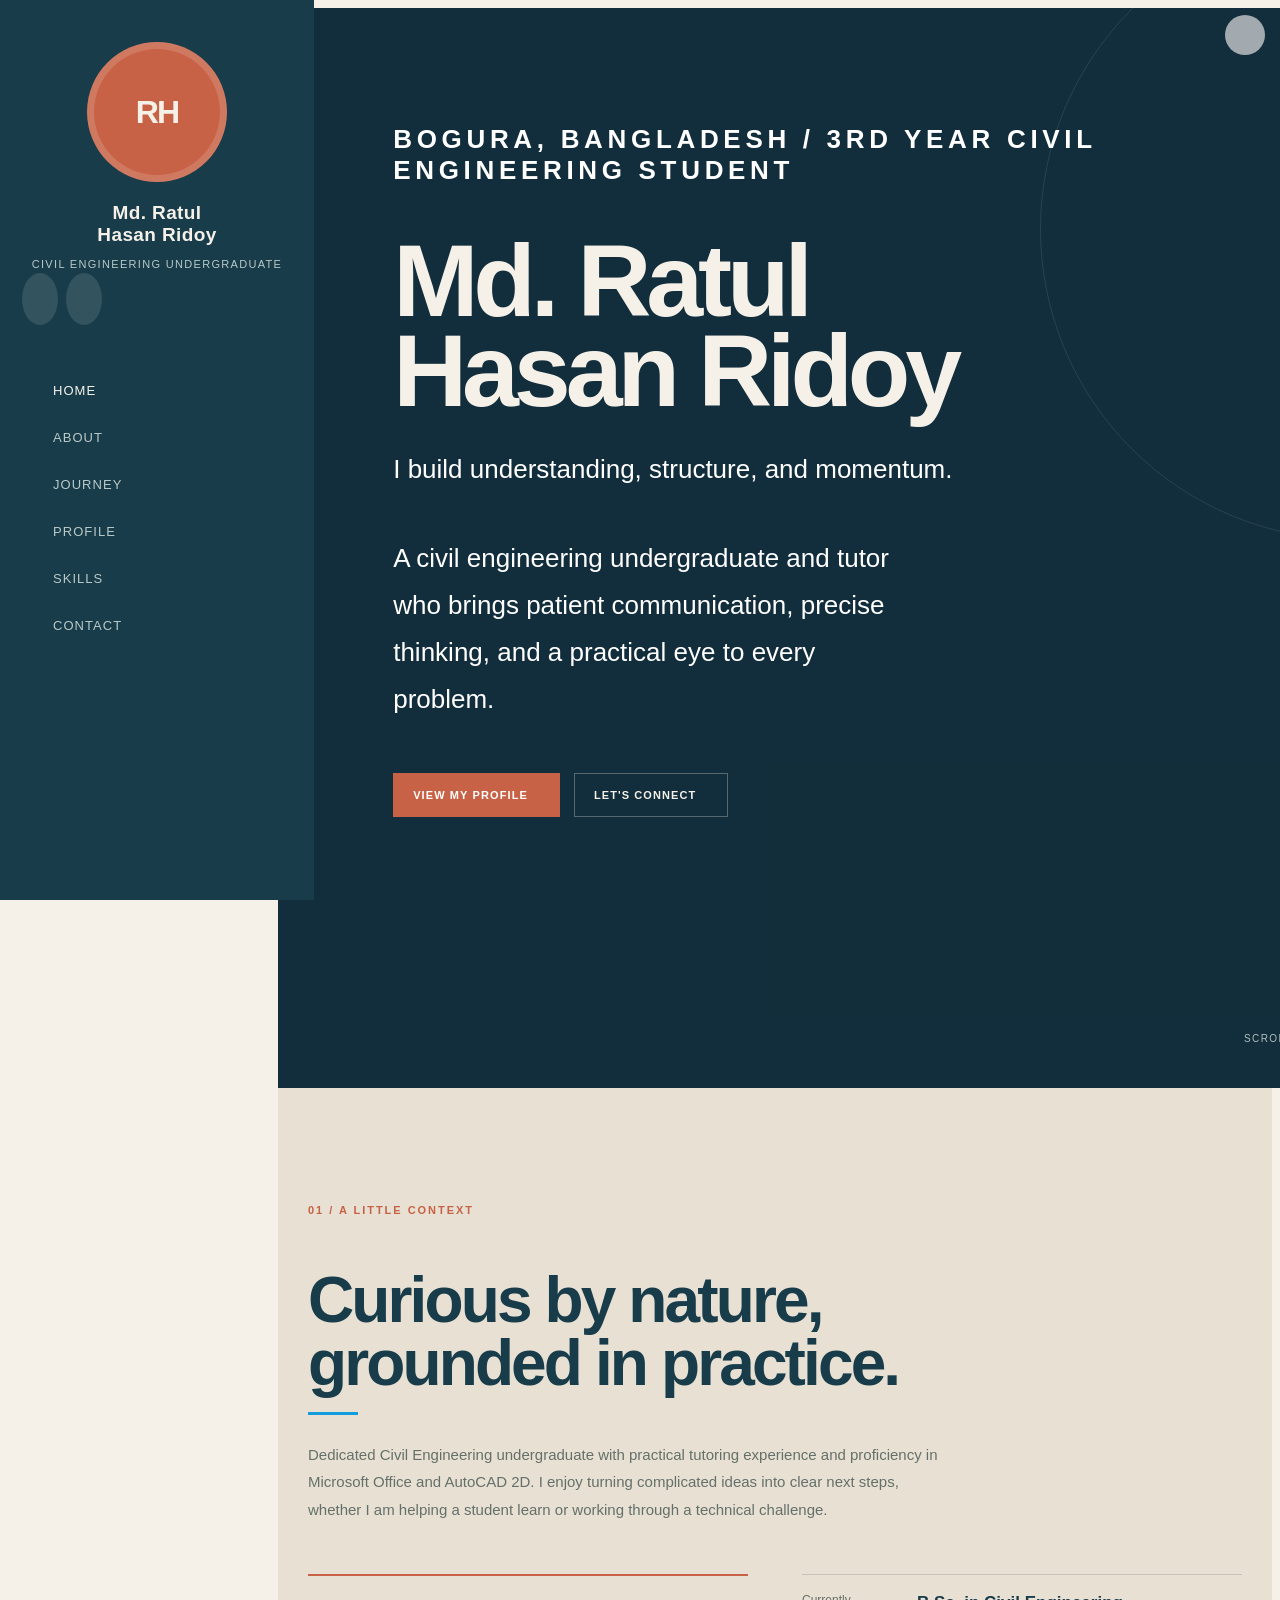
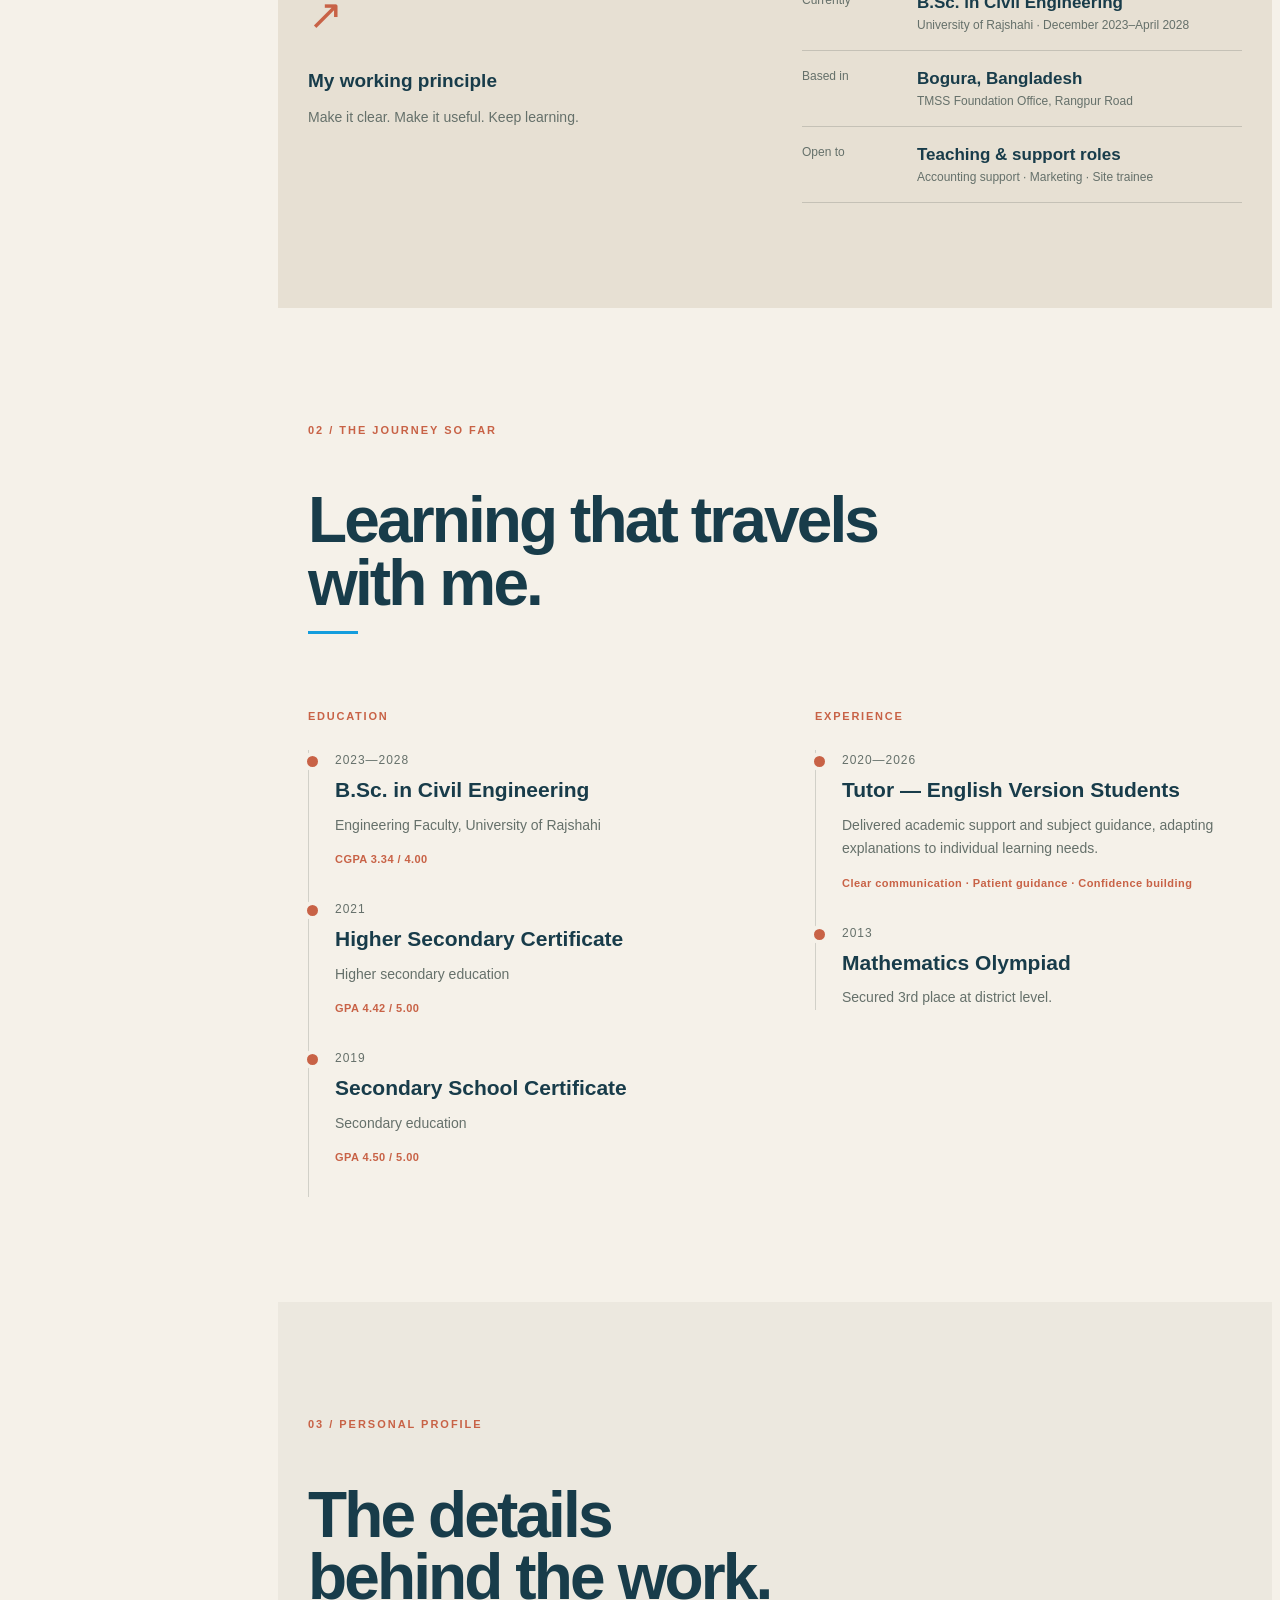
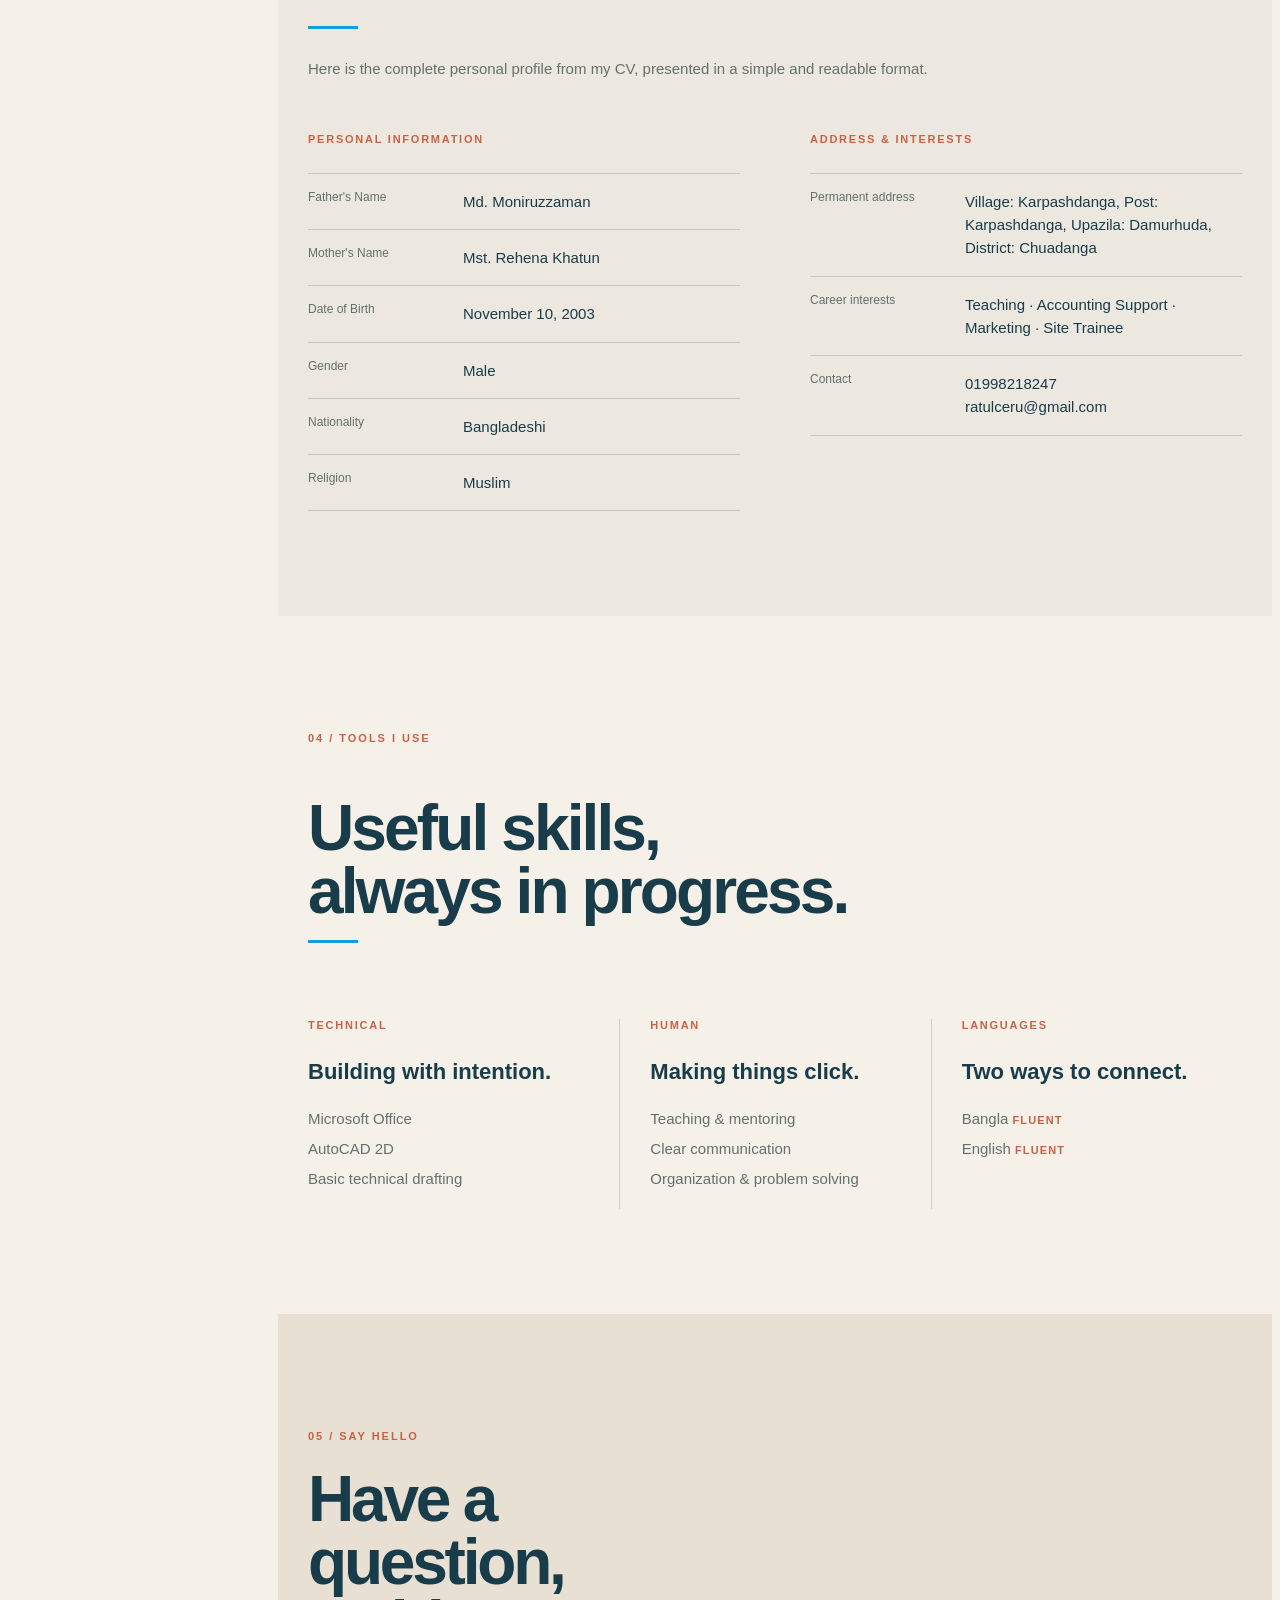
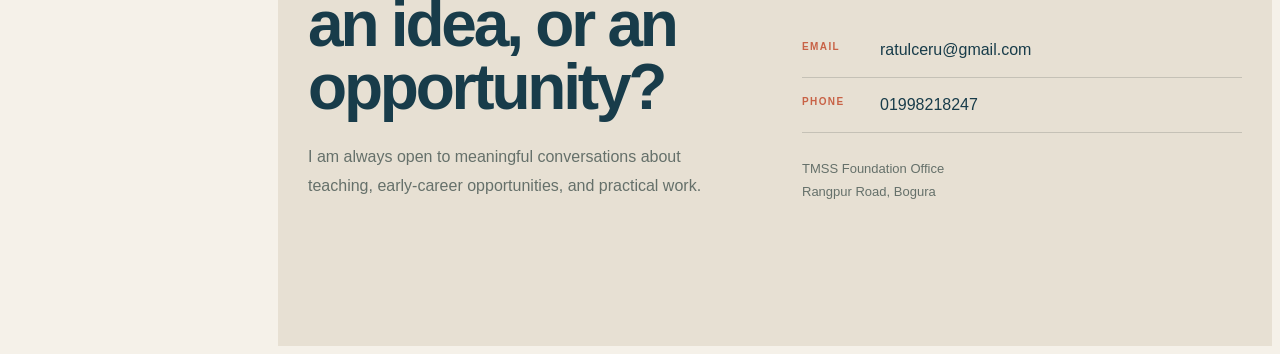
==== index.html @ 38eace8d "Create Ratul Hasan Ridoy CV portfolio" ====
<!DOCTYPE html>
<html lang="en">
<head>
  <meta charset="utf-8">
  <meta name="viewport" content="width=device-width, initial-scale=1.0">
  <title>Md. Ratul Hasan Ridoy | Civil Engineering Undergraduate</title>
  <meta name="description" content="Portfolio of Md. Ratul Hasan Ridoy, civil engineering undergraduate and tutor from Bogura, Bangladesh.">
  <link href="assets/vendor/aos/aos.css" rel="stylesheet">
  <link href="assets/vendor/bootstrap/css/bootstrap.min.css" rel="stylesheet">
  <link href="assets/vendor/bootstrap-icons/bootstrap-icons.css" rel="stylesheet">
  <link href="assets/vendor/boxicons/css/boxicons.min.css" rel="stylesheet">
  <link href="assets/css/style.css" rel="stylesheet">
</head>
<body>
  <i class="bi bi-list mobile-nav-toggle d-xl-none"></i>

  <header id="header">
    <div class="d-flex flex-column">
      <div class="profile profile-text-only">
        <p class="profile-initials">RH</p>
        <h1><a href="index.html">Md. Ratul<br>Hasan Ridoy</a></h1>
        <p class="sidebar-role">Civil Engineering Undergraduate</p>
        <div class="social-links mt-3 text-center">
          <a href="mailto:ratulceru@gmail.com" aria-label="Email"><i class="bx bx-envelope"></i></a>
          <a href="tel:+8801998218247" aria-label="Phone"><i class="bx bx-phone"></i></a>
        </div>
      </div>
      <nav id="navbar" class="nav-menu navbar">
        <ul>
          <li><a href="#hero" class="nav-link scrollto active"><i class="bx bx-home"></i><span>Home</span></a></li>
          <li><a href="#about" class="nav-link scrollto"><i class="bx bx-user"></i><span>About</span></a></li>
          <li><a href="#resume" class="nav-link scrollto"><i class="bx bx-file-blank"></i><span>Journey</span></a></li>
          <li><a href="#profile-details" class="nav-link scrollto"><i class="bx bx-id-card"></i><span>Profile</span></a></li>
          <li><a href="#skills" class="nav-link scrollto"><i class="bx bx-wrench"></i><span>Skills</span></a></li>
          <li><a href="#contact" class="nav-link scrollto"><i class="bx bx-envelope"></i><span>Contact</span></a></li>
        </ul>
      </nav>
    </div>
  </header>

  <main id="main">
    <section id="hero" class="d-flex flex-column justify-content-center align-items-center">
      <div class="hero-container" data-aos="fade-up">
        <p class="hero-kicker">Bogura, Bangladesh / 3rd year civil engineering student</p>
        <h1>Md. Ratul<br>Hasan Ridoy</h1>
        <p class="hero-lede">I build understanding, structure, and momentum.</p>
        <p class="hero-copy">A civil engineering undergraduate and tutor who brings patient communication, precise thinking, and a practical eye to every problem.</p>
        <div class="hero-actions">
          <a class="button button-primary scrollto" href="#profile-details">View my profile <i class="bx bx-right-arrow-alt"></i></a>
          <a class="button button-quiet" href="mailto:ratulceru@gmail.com">Let's connect <i class="bx bx-envelope"></i></a>
        </div>
      </div>
      <a class="hero-scroll scrollto" href="#about" aria-label="Scroll to about"><span>Scroll to discover</span><i class="bx bx-down-arrow-alt"></i></a>
    </section>

    <section id="about" class="about section-accent">
      <div class="container">
        <div class="section-title" data-aos="fade-up">
          <p class="eyebrow">01 / A little context</p>
          <h2>Curious by nature,<br>grounded in practice.</h2>
          <p>Dedicated Civil Engineering undergraduate with practical tutoring experience and proficiency in Microsoft Office and AutoCAD 2D. I enjoy turning complicated ideas into clear next steps, whether I am helping a student learn or working through a technical challenge.</p>
        </div>
        <div class="about-grid" data-aos="fade-up" data-aos-delay="100">
          <div class="about-note"><span class="note-mark">↗</span><strong>My working principle</strong><p>Make it clear. Make it useful. Keep learning.</p></div>
          <div class="fact-list">
            <div><span>Currently</span><strong>B.Sc. in Civil Engineering</strong><small>University of Rajshahi · December 2023–April 2028</small></div>
            <div><span>Based in</span><strong>Bogura, Bangladesh</strong><small>TMSS Foundation Office, Rangpur Road</small></div>
            <div><span>Open to</span><strong>Teaching &amp; support roles</strong><small>Accounting support · Marketing · Site trainee</small></div>
          </div>
        </div>
      </div>
    </section>

    <section id="resume" class="resume">
      <div class="container">
        <div class="section-title" data-aos="fade-up"><p class="eyebrow">02 / The journey so far</p><h2>Learning that travels<br>with me.</h2></div>
        <div class="timeline-grid">
          <div class="timeline-column" data-aos="fade-up">
            <span class="timeline-label">Education</span>
            <div class="timeline-item"><span class="timeline-date">2023—2028</span><h3>B.Sc. in Civil Engineering</h3><p>Engineering Faculty, University of Rajshahi</p><strong>CGPA 3.34 / 4.00</strong></div>
            <div class="timeline-item"><span class="timeline-date">2021</span><h3>Higher Secondary Certificate</h3><p>Higher secondary education</p><strong>GPA 4.42 / 5.00</strong></div>
            <div class="timeline-item"><span class="timeline-date">2019</span><h3>Secondary School Certificate</h3><p>Secondary education</p><strong>GPA 4.50 / 5.00</strong></div>
          </div>
          <div class="timeline-column" data-aos="fade-up" data-aos-delay="100">
            <span class="timeline-label">Experience</span>
            <div class="timeline-item"><span class="timeline-date">2020—2026</span><h3>Tutor — English Version Students</h3><p>Delivered academic support and subject guidance, adapting explanations to individual learning needs.</p><strong>Clear communication · Patient guidance · Confidence building</strong></div>
            <div class="timeline-item award-item"><span class="timeline-date">2013</span><h3>Mathematics Olympiad</h3><p>Secured 3rd place at district level.</p></div>
          </div>
        </div>
      </div>
    </section>

    <section id="profile-details" class="portfolio section-bg">
      <div class="container">
        <div class="section-title" data-aos="fade-up"><p class="eyebrow">03 / Personal profile</p><h2>The details<br>behind the work.</h2><p>Here is the complete personal profile from my CV, presented in a simple and readable format.</p></div>
        <div class="profile-detail-grid" data-aos="fade-up" data-aos-delay="100">
          <div class="profile-detail-block"><span class="timeline-label">Personal information</span><dl><div><dt>Father's Name</dt><dd>Md. Moniruzzaman</dd></div><div><dt>Mother's Name</dt><dd>Mst. Rehena Khatun</dd></div><div><dt>Date of Birth</dt><dd>November 10, 2003</dd></div><div><dt>Gender</dt><dd>Male</dd></div><div><dt>Nationality</dt><dd>Bangladeshi</dd></div><div><dt>Religion</dt><dd>Muslim</dd></div></dl></div>
          <div class="profile-detail-block"><span class="timeline-label">Address &amp; interests</span><dl><div><dt>Permanent address</dt><dd>Village: Karpashdanga, Post: Karpashdanga, Upazila: Damurhuda, District: Chuadanga</dd></div><div><dt>Career interests</dt><dd>Teaching · Accounting Support · Marketing · Site Trainee</dd></div><div><dt>Contact</dt><dd>01998218247<br>ratulceru@gmail.com</dd></div></dl></div>
        </div>
      </div>
    </section>

    <section id="skills" class="skills">
      <div class="container">
        <div class="section-title" data-aos="fade-up"><p class="eyebrow">04 / Tools I use</p><h2>Useful skills,<br>always in progress.</h2></div>
        <div class="skills-grid" data-aos="fade-up" data-aos-delay="100">
          <div class="skill-group"><span>Technical</span><h3>Building with intention.</h3><p>Microsoft Office<br>AutoCAD 2D<br>Basic technical drafting</p></div>
          <div class="skill-group"><span>Human</span><h3>Making things click.</h3><p>Teaching &amp; mentoring<br>Clear communication<br>Organization &amp; problem solving</p></div>
          <div class="skill-group"><span>Languages</span><h3>Two ways to connect.</h3><p>Bangla <b>Fluent</b><br>English <b>Fluent</b></p></div>
        </div>
      </div>
    </section>

    <section id="contact" class="contact section-accent">
      <div class="container">
        <div class="contact-grid" data-aos="fade-up">
          <div><p class="eyebrow">05 / Say hello</p><h2>Have a question,<br>an idea, or an opportunity?</h2><p>I am always open to meaningful conversations about teaching, early-career opportunities, and practical work.</p></div>
          <div class="contact-links"><a href="mailto:ratulceru@gmail.com"><span>Email</span>ratulceru@gmail.com<i class="bx bx-up-arrow-alt"></i></a><a href="tel:+8801998218247"><span>Phone</span>01998218247<i class="bx bx-up-arrow-alt"></i></a><p>TMSS Foundation Office<br>Rangpur Road, Bogura</p></div>
        </div>
      </div>
    </section>
  </main>

  <a href="#" class="back-to-top d-flex align-items-center justify-content-center"><i class="bi bi-arrow-up-short"></i></a>
  <script src="assets/vendor/aos/aos.js"></script>
  <script src="assets/vendor/bootstrap/js/bootstrap.bundle.min.js"></script>
  <script src="assets/vendor/glightbox/js/glightbox.min.js"></script>
  <script src="assets/vendor/isotope-layout/isotope.pkgd.min.js"></script>
  <script src="assets/vendor/swiper/swiper-bundle.min.js"></script>
  <script src="assets/vendor/typed.js/typed.umd.js"></script>
  <script src="assets/vendor/waypoints/noframework.waypoints.js"></script>
  <script src="assets/vendor/purecounter/purecounter_vanilla.js"></script>
  <script src="assets/js/main.js"></script>
</body>
</html>
---- assets/css/style.css ----
/*--------------------------------------------------------------
# General
--------------------------------------------------------------*/
body {
  font-family: "Open Sans", sans-serif;
  color: #272829;
}

a {
  color: #149ddd;
  text-decoration: none;
}

a:hover {
  color: #37b3ed;
  text-decoration: none;
}

h1,
h2,
h3,
h4,
h5,
h6 {
  font-family: "Raleway", sans-serif;
}

/*--------------------------------------------------------------
# Back to top button
--------------------------------------------------------------*/
.back-to-top {
  position: fixed;
  visibility: hidden;
  opacity: 0;
  right: 15px;
  bottom: 15px;
  z-index: 996;
  background: #149ddd;
  width: 40px;
  height: 40px;
  border-radius: 50px;
  transition: all 0.4s;
}

.back-to-top i {
  font-size: 28px;
  color: #fff;
  line-height: 0;
}

.back-to-top:hover {
  background: #2eafec;
  color: #fff;
}

.back-to-top.active {
  visibility: visible;
  opacity: 1;
}

/*--------------------------------------------------------------
# Header
--------------------------------------------------------------*/
#header {
  position: fixed;
  top: 0;
  left: 0;
  bottom: 0;
  width: 300px;
  transition: all ease-in-out 0.5s;
  z-index: 9997;
  transition: all 0.5s;
  padding: 0 15px;
  background: #040b14;
  overflow-y: auto;
}

#header .profile img {
  margin: 15px auto;
  display: block;
  width: 120px;
  border: 8px solid #2c2f3f;
}

#header .profile h1 {
  font-size: 24px;
  margin: 0;
  padding: 0;
  font-weight: 600;
  -moz-text-align-last: center;
  text-align-last: center;
  font-family: "Poppins", sans-serif;
}

#header .profile h1 a,
#header .profile h1 a:hover {
  color: #fff;
  text-decoration: none;
}

#header .profile .social-links a {
  font-size: 18px;
  display: inline-block;
  background: #212431;
  color: #fff;
  line-height: 1;
  padding: 8px 0;
  margin-right: 4px;
  border-radius: 50%;
  text-align: center;
  width: 36px;
  height: 36px;
  transition: 0.3s;
}

#header .profile .social-links a:hover {
  background: #149ddd;
  color: #fff;
  text-decoration: none;
}

#main {
  margin-left: 300px;
}

.container,
.container-fluid {
  padding-left: 30px;
  padding-right: 30px;
}

@media (max-width: 1199px) {
  #header {
    left: -300px;
  }

  #main {
    margin-left: 0;
  }

  .container,
  .container-fluid {
    padding-left: 12px;
    padding-right: 12px;
  }
}

/*--------------------------------------------------------------
# Navigation Menu
--------------------------------------------------------------*/
/* Desktop Navigation */
.nav-menu {
  padding: 30px 0 0 0;
}

.nav-menu * {
  margin: 0;
  padding: 0;
  list-style: none;
}

.nav-menu>ul>li {
  position: relative;
  white-space: nowrap;
}

.nav-menu a,
.nav-menu a:focus {
  display: flex;
  align-items: center;
  color: #a8a9b4;
  padding: 12px 15px;
  margin-bottom: 8px;
  transition: 0.3s;
  font-size: 15px;
}

.nav-menu a i,
.nav-menu a:focus i {
  font-size: 24px;
  padding-right: 8px;
  color: #6f7180;
}

.nav-menu a:hover,
.nav-menu .active,
.nav-menu .active:focus,
.nav-menu li:hover>a {
  text-decoration: none;
  color: #fff;
}

.nav-menu a:hover i,
.nav-menu .active i,
.nav-menu .active:focus i,
.nav-menu li:hover>a i {
  color: #149ddd;
}

/* Mobile Navigation */
.mobile-nav-toggle {
  position: fixed;
  right: 15px;
  top: 15px;
  z-index: 9998;
  border: 0;
  font-size: 24px;
  transition: all 0.4s;
  outline: none !important;
  background-color: #a2aaaf;
  color: #000000;
  width: 40px;
  height: 40px;
  display: inline-flex;
  align-items: center;
  justify-content: center;
  line-height: 0;
  border-radius: 50px;
  cursor: pointer;
}

.mobile-nav-active {
  overflow: hidden;
}

.mobile-nav-active #header {
  left: 0;
}

/*--------------------------------------------------------------
# Hero Section
--------------------------------------------------------------*/
#hero {
  width: 100%;
  height: 100vh;
  background: url("../img/backog") top center;
  background-size: cover;
}

#hero:before {
  content: "";
  background: rgba(5, 13, 24, 0.3);
  position: absolute;
  bottom: 0;
  top: 0;
  left: 0;
  right: 0;
  z-index: 1;
}

#hero .hero-container {
  position: relative;
  z-index: 2;
  min-width: 300px;
}

#hero h1 {
  margin: 0 0 10px 0;
  font-size: 64px;
  font-weight: 700;
  line-height: 56px;
  color: #fff;
}

#hero p {
  color: #fff;
  margin-bottom: 50px;
  font-size: 26px;
  font-family: "Poppins", sans-serif;
}

#hero p span {
  color: #fff;
  padding-bottom: 4px;
  letter-spacing: 1px;
  border-bottom: 3px solid #149ddd;
}

@media (min-width: 1024px) {
  #hero {
    background-attachment: fixed;
  }
}

@media (max-width: 768px) {
  #hero h1 {
    font-size: 28px;
    line-height: 36px;
  }

  #hero h2 {
    font-size: 18px;
    line-height: 24px;
    margin-bottom: 30px;
  }
}

/*--------------------------------------------------------------
# Sections General
--------------------------------------------------------------*/
section {
  padding: 60px 0;
  overflow: hidden;
}

.section-bg {
  background: #f5f8fd;
}

.section-title {
  padding-bottom: 30px;
}

.section-title h2 {
  font-size: 32px;
  font-weight: bold;
  margin-bottom: 20px;
  padding-bottom: 20px;
  position: relative;
  color: #173b6c;
}

.section-title h2::after {
  content: "";
  position: absolute;
  display: block;
  width: 50px;
  height: 3px;
  background: #149ddd;
  bottom: 0;
  left: 0;
}

.section-title p {
  margin-bottom: 0;
}

/*--------------------------------------------------------------
# About
--------------------------------------------------------------*/
.about .content h3 {
  font-weight: 700;
  font-size: 26px;
  color: #173b6c;
}

.about .content ul {
  list-style: none;
  padding: 0;
}

.about .content ul li {
  margin-bottom: 20px;
  display: flex;
  align-items: center;
}

.about .content ul strong {
  margin-right: 10px;
}

.about .content ul i {
  font-size: 16px;
  margin-right: 5px;
  color: #149ddd;
  line-height: 0;
}

.about .content p:last-child {
  margin-bottom: 0;
}

/*--------------------------------------------------------------
# Facts
--------------------------------------------------------------*/
.facts {
  padding-bottom: 30px;
}

.facts .count-box {
  padding: 30px;
  width: 100%;
}

.facts .count-box i {
  display: block;
  font-size: 44px;
  color: #149ddd;
  float: left;
  line-height: 0;
}

.facts .count-box span {
  font-size: 48px;
  line-height: 40px;
  display: block;
  font-weight: 700;
  color: #050d18;
  margin-left: 60px;
}

.facts .count-box p {
  padding: 15px 0 0 0;
  margin: 0 0 0 60px;
  font-family: "Raleway", sans-serif;
  font-size: 14px;
  color: #122f57;
}

.facts .count-box a {
  font-weight: 600;
  display: block;
  margin-top: 20px;
  color: #122f57;
  font-size: 15px;
  font-family: "Poppins", sans-serif;
  transition: ease-in-out 0.3s;
}

.facts .count-box a:hover {
  color: #1f5297;
}

/*--------------------------------------------------------------
# skills
--------------------------------------------------------------*/
.skills .progress {
  height: 60px;
  display: block;
  background: none;
  border-radius: 0;
}

.skills .progress .skill {
  padding: 0;
  margin: 0 0 6px 0;
  text-transform: uppercase;
  display: block;
  font-weight: 600;
  font-family: "Poppins", sans-serif;
  color: #050d18;
}

.skills .progress .skill .val {
  float: right;
  font-style: normal;
}

.skills .progress-bar-wrap {
  background: #dce8f8;
  height: 10px;
}

.skills .progress-bar {
  width: 1px;
  height: 10px;
  transition: 0.9s;
  background-color: #149ddd;
}

/*--------------------------------------------------------------
# Resume
--------------------------------------------------------------*/
.resume .resume-title {
  font-size: 26px;
  font-weight: 700;
  margin-top: 20px;
  margin-bottom: 20px;
  color: #050d18;
}

.resume .resume-item {
  padding: 0 0 20px 20px;
  margin-top: -2px;
  border-left: 2px solid #1f5297;
  position: relative;
}

.resume .resume-item h4 {
  line-height: 18px;
  font-size: 18px;
  font-weight: 600;
  text-transform: uppercase;
  font-family: "Poppins", sans-serif;
  color: #050d18;
  margin-bottom: 10px;
}

.resume .resume-item h5 {
  font-size: 16px;
  background: #e4edf9;
  padding: 5px 15px;
  display: inline-block;
  font-weight: 600;
  margin-bottom: 10px;
}

.resume .resume-item ul {
  padding-left: 20px;
}

.resume .resume-item ul li {
  padding-bottom: 10px;
}

.resume .resume-item:last-child {
  padding-bottom: 0;
}

.resume .resume-item::before {
  content: "";
  position: absolute;
  width: 16px;
  height: 16px;
  border-radius: 50px;
  left: -9px;
  top: 0;
  background: #fff;
  border: 2px solid #1f5297;
}

/*--------------------------------------------------------------
# Portfolio
--------------------------------------------------------------*/
.portfolio .portfolio-item {
  margin-bottom: 30px;
}

.portfolio #portfolio-flters {
  padding: 0;
  margin: 0 auto 35px auto;
  list-style: none;
  text-align: center;
  background: #fff;
  border-radius: 50px;
  padding: 2px 15px;
}

.portfolio #portfolio-flters li {
  cursor: pointer;
  display: inline-block;
  padding: 10px 15px 8px 15px;
  font-size: 14px;
  font-weight: 600;
  line-height: 1;
  text-transform: uppercase;
  color: #272829;
  margin-bottom: 5px;
  transition: all 0.3s ease-in-out;
}

.portfolio #portfolio-flters li:hover,
.portfolio #portfolio-flters li.filter-active {
  color: #149ddd;
}

.portfolio #portfolio-flters li:last-child {
  margin-right: 0;
}

.portfolio .portfolio-wrap {
  transition: 0.3s;
  position: relative;
  overflow: hidden;
  z-index: 1;
}

.portfolio .portfolio-wrap::before {
  content: "";
  background: rgba(255, 255, 255, 0.5);
  position: absolute;
  left: 0;
  right: 0;
  top: 0;
  bottom: 0;
  transition: all ease-in-out 0.3s;
  z-index: 2;
  opacity: 0;
}

.portfolio .portfolio-wrap .portfolio-links {
  opacity: 1;
  left: 0;
  right: 0;
  bottom: -60px;
  z-index: 3;
  position: absolute;
  transition: all ease-in-out 0.3s;
  display: flex;
  justify-content: center;
}

.portfolio .portfolio-wrap .portfolio-links a {
  color: #fff;
  font-size: 28px;
  text-align: center;
  background: rgba(20, 157, 221, 0.75);
  transition: 0.3s;
  width: 50%;
}

.portfolio .portfolio-wrap .portfolio-links a:hover {
  background: rgba(20, 157, 221, 0.95);
}

.portfolio .portfolio-wrap .portfolio-links a+a {
  border-left: 1px solid #37b3ed;
}

.portfolio .portfolio-wrap:hover::before {
  top: 0;
  left: 0;
  right: 0;
  bottom: 0;
  opacity: 1;
}

.portfolio .portfolio-wrap:hover .portfolio-links {
  opacity: 1;
  bottom: 0;
}

/*--------------------------------------------------------------
# Portfolio Details
--------------------------------------------------------------*/
.portfolio-details {
  padding-top: 40px;
}

.portfolio-details .portfolio-details-slider img {
  width: 100%;
}

.portfolio-details .portfolio-details-slider .swiper-pagination {
  margin-top: 20px;
  position: relative;
}

.portfolio-details .portfolio-details-slider .swiper-pagination .swiper-pagination-bullet {
  width: 12px;
  height: 12px;
  background-color: #fff;
  opacity: 1;
  border: 1px solid #149ddd;
}

.portfolio-details .portfolio-details-slider .swiper-pagination .swiper-pagination-bullet-active {
  background-color: #149ddd;
}

.portfolio-details .portfolio-info {
  padding: 30px;
  box-shadow: 0px 0 30px rgba(5, 13, 24, 0.08);
}

.portfolio-details .portfolio-info h3 {
  font-size: 22px;
  font-weight: 700;
  margin-bottom: 20px;
  padding-bottom: 20px;
  border-bottom: 1px solid #eee;
}

.portfolio-details .portfolio-info ul {
  list-style: none;
  padding: 0;
  font-size: 15px;
}

.portfolio-details .portfolio-info ul li+li {
  margin-top: 10px;
}

.portfolio-details .portfolio-description {
  padding-top: 30px;
}

.portfolio-details .portfolio-description h2 {
  font-size: 26px;
  font-weight: 700;
  margin-bottom: 20px;
}

.portfolio-details .portfolio-description p {
  padding: 0;
}

/*--------------------------------------------------------------
# Services
--------------------------------------------------------------*/
.services .icon-box {
  margin-bottom: 20px;
}

.services .icon {
  float: left;
  display: flex;
  align-items: center;
  justify-content: center;
  width: 54px;
  height: 54px;
  background: #149ddd;
  border-radius: 50%;
  transition: 0.5s;
  border: 1px solid #149ddd;
}

.services .icon i {
  color: #fff;
  font-size: 24px;
  line-height: 0;
}

.services .icon-box:hover .icon {
  background: #fff;
}

.services .icon-box:hover .icon i {
  color: #149ddd;
}

.services .title {
  margin-left: 80px;
  font-weight: 700;
  margin-bottom: 15px;
  font-size: 18px;
}

.services .title a {
  color: #343a40;
}

.services .title a:hover {
  color: #149ddd;
}

.services .description {
  margin-left: 80px;
  line-height: 24px;
  font-size: 14px;
}

/* .swiper-wrapper {
  height:100vh; 
} */

/*--------------------------------------------------------------
# Contact
--------------------------------------------------------------*/
.contact {
  padding-bottom: 130px;
}

.contact .info {
  padding: 30px;
  background: #fff;
  width: 100%;
  box-shadow: 0 0 24px 0 rgba(0, 0, 0, 0.12);
}

.contact .info i {
  font-size: 20px;
  color: #149ddd;
  float: left;
  width: 44px;
  height: 44px;
  background: #dff3fc;
  display: flex;
  justify-content: center;
  align-items: center;
  border-radius: 50px;
  transition: all 0.3s ease-in-out;
}

.contact .info h4 {
  padding: 0 0 0 60px;
  font-size: 22px;
  font-weight: 600;
  margin-bottom: 5px;
  color: #050d18;
}

.contact .info p {
  padding: 0 0 10px 60px;
  margin-bottom: 20px;
  font-size: 14px;
  color: #173b6c;
}

.contact .info .email p {
  padding-top: 5px;
}

.contact .info .social-links {
  padding-left: 60px;
}

.contact .info .social-links a {
  font-size: 18px;
  display: inline-block;
  background: #333;
  color: #fff;
  line-height: 1;
  padding: 8px 0;
  border-radius: 50%;
  text-align: center;
  width: 36px;
  height: 36px;
  transition: 0.3s;
  margin-right: 10px;
}

.contact .info .social-links a:hover {
  background: #149ddd;
  color: #fff;
}

.contact .info .email:hover i,
.contact .info .address:hover i,
.contact .info .phone:hover i {
  background: #149ddd;
  color: #fff;
}

.contact .php-email-form {
  width: 100%;
  padding: 30px;
  background: #fff;
  box-shadow: 0 0 24px 0 rgba(0, 0, 0, 0.12);
}

.contact .php-email-form .form-group {
  padding-bottom: 8px;
}

.contact .php-email-form .validate {
  display: none;
  color: red;
  margin: 0 0 15px 0;
  font-weight: 400;
  font-size: 13px;
}

/* .contact .php-email-form .error-message {
  display: none;
  color: #fff;
  background: #ed3c0d;
  text-align: left;
  padding: 15px;
  font-weight: 600;
} */

/* .contact .php-email-form .error-message br+br {
  margin-top: 25px;
} */

.contact .php-email-form .sent-message {
  display: none;
  color: #fff;
  background: #18d26e;
  text-align: center;
  padding: 15px;
  font-weight: 600;
}

.contact .php-email-form .loading {
  display: none;
  background: #fff;
  text-align: center;
  padding: 15px;
}

.contact .php-email-form .loading:before {
  content: "";
  display: inline-block;
  border-radius: 50%;
  width: 24px;
  height: 24px;
  margin: 0 10px -6px 0;
  border: 3px solid #18d26e;
  border-top-color: #eee;
  animation: animate-loading 1s linear infinite;
}

.contact .php-email-form .form-group {
  margin-bottom: 15px;
}

.contact .php-email-form label {
  padding-bottom: 8px;
}

.contact .php-email-form input,
.contact .php-email-form textarea {
  border-radius: 0;
  box-shadow: none;
  font-size: 14px;
}

.contact .php-email-form input {
  height: 44px;
}

.contact .php-email-form textarea {
  padding: 10px 15px;
}

.contact .php-email-form button[type=submit] {
  background: #149ddd;
  border: 0;
  padding: 10px 24px;
  color: #fff;
  transition: 0.4s;
  border-radius: 4px;
}

.contact .php-email-form button[type=submit]:hover {
  background: #37b3ed;
}

@keyframes animate-loading {
  0% {
    transform: rotate(0deg);
  }

  100% {
    transform: rotate(360deg);
  }
}

/*--------------------------------------------------------------
# Breadcrumbs
--------------------------------------------------------------*/
.breadcrumbs {
  padding: 20px 0;
  background: #f9f9f9;
}

.breadcrumbs h2 {
  font-size: 26px;
  font-weight: 300;
}

.breadcrumbs ol {
  display: flex;
  flex-wrap: wrap;
  list-style: none;
  padding: 0;
  margin: 0;
  font-size: 15px;
}

.breadcrumbs ol li+li {
  padding-left: 10px;
}

.breadcrumbs ol li+li::before {
  display: inline-block;
  padding-right: 10px;
  color: #0e2442;
  content: "/";
}

@media (max-width: 768px) {
  .breadcrumbs .d-flex {
    display: block !important;
  }

  .breadcrumbs ol {
    display: block;
  }

  .breadcrumbs ol li {
    display: inline-block;
  }
}

/*--------------------------------------------------------------
# Footer
--------------------------------------------------------------*/
#footer {
  padding: 15px;
  color: #f4f6fd;
  font-size: 14px;
  position: fixed;
  left: 0;
  bottom: 0;
  width: 300px;
  z-index: 9999;
  background: #040b14;
}

#footer .copyright {
  text-align: center;
}

#footer .credits {
  padding-top: 5px;
  text-align: center;
  font-size: 13px;
  color: #eaebf0;
}

@media (max-width: 1199px) {
  #footer {
    position: static;
    width: auto;
    padding-right: 20px 15px;
  }
}

/* Ratul portfolio homepage */
:root {
  --ink: #17231f;
  --muted: #65706a;
  --paper: #f5f1e9;
  --paper-deep: #e7e0d3;
  --navy: #183c4a;
  --terracotta: #c86246;
  --line: rgba(23, 35, 31, 0.16);
}

html { scroll-behavior: smooth; }
body { background: var(--paper); color: var(--ink); font-family: "Open Sans", sans-serif; }
h1, h2, h3, h4, h5, h6 { font-family: "Raleway", sans-serif; }
a { color: var(--terracotta); }
a:hover { color: var(--navy); }
#header { background: var(--navy); width: 270px; padding: 0 22px; }
#main { margin-left: 270px; }
#header .profile img { width: 126px; border: 7px solid rgba(245, 241, 233, 0.16); margin-top: 28px; }
#header .profile h1 { font-family: "Raleway", sans-serif; font-size: 19px; letter-spacing: .02em; }
#header .profile h1 a { color: var(--paper); }
.profile-text-only { padding-top: 42px; }
.profile-initials { align-items: center; background: var(--terracotta); border: 7px solid rgba(245, 241, 233, .16); border-radius: 50%; color: var(--paper); display: flex; font-family: "Raleway", sans-serif; font-size: 32px; font-weight: 700; height: 126px; justify-content: center; letter-spacing: -.06em; margin: 0 auto 20px; width: 126px; }
.sidebar-role { color: #b9c9c7; font-size: 11px; letter-spacing: .12em; line-height: 1.5; margin: 10px 0 0; text-align: center; text-transform: uppercase; }
#header .profile .social-links a { background: rgba(245, 241, 233, .12); }
#header .profile .social-links a:hover { background: var(--terracotta); }
.nav-menu { padding-top: 42px; }
.nav-menu a, .nav-menu a:focus { color: #b9c9c7; font-size: 13px; letter-spacing: .08em; text-transform: uppercase; }
.nav-menu a i, .nav-menu a:focus i { color: #8aa7a6; font-size: 19px; margin-right: 8px; }
.nav-menu a:hover, .nav-menu .active, .nav-menu .active:focus { color: var(--paper); }
.nav-menu a:hover i, .nav-menu .active i { color: var(--terracotta); }
.section-accent { background: var(--paper-deep); }
#hero { align-items: flex-start !important; background: var(--navy); color: var(--paper); min-height: 100vh; overflow: hidden; padding: 90px 9vw; position: relative; }
#hero::after { border: 1px solid rgba(245, 241, 233, .16); border-radius: 50%; content: ""; height: 620px; position: absolute; right: -160px; top: -90px; width: 620px; }
.hero-container { max-width: 780px; position: relative; z-index: 1; }
.hero-kicker, .eyebrow { color: var(--terracotta); font-size: 11px; font-weight: 700; letter-spacing: .18em; margin-bottom: 26px; text-transform: uppercase; }
#hero h1 { color: var(--paper); font-size: clamp(55px, 8vw, 112px); font-weight: 700; letter-spacing: -.05em; line-height: .88; margin: 0; }
.hero-lede { color: #d8e3dc; font-family: "Raleway", sans-serif; font-size: clamp(21px, 2.5vw, 34px); line-height: 1.2; margin: 38px 0 14px; }
.hero-copy { color: #aebfbd; font-size: 15px; line-height: 1.8; max-width: 515px; }
.hero-actions { display: flex; flex-wrap: wrap; gap: 14px; margin-top: 35px; }
.button { border: 1px solid var(--terracotta); display: inline-flex; align-items: center; gap: 12px; font-size: 11px; font-weight: 700; letter-spacing: .1em; padding: 15px 19px; text-transform: uppercase; }
.button-primary { background: var(--terracotta); color: #fff; }
.button-primary:hover { background: #d7755a; color: #fff; }
.button-quiet { border-color: rgba(245, 241, 233, .3); color: var(--paper); }
.button-quiet:hover { border-color: var(--paper); color: var(--paper); }
.hero-scroll { bottom: 38px; color: #aebfbd; font-size: 10px; letter-spacing: .14em; position: absolute; right: 9vw; text-transform: uppercase; z-index: 1; }
.hero-scroll i { color: var(--terracotta); font-size: 19px; margin-left: 7px; vertical-align: middle; }
section { padding: 105px 0; }
.section-title { max-width: 690px; padding-bottom: 50px; }
.section-title h2 { color: var(--navy); font-size: clamp(38px, 5vw, 64px); letter-spacing: -.045em; line-height: .98; margin-bottom: 26px; }
.section-title p:not(.eyebrow) { color: var(--muted); font-size: 15px; line-height: 1.85; max-width: 630px; }
.about-grid, .timeline-grid, .skills-grid, .contact-grid { display: grid; gap: 54px; grid-template-columns: 1fr 1fr; }
.about-note { border-top: 2px solid var(--terracotta); color: var(--navy); padding-top: 18px; }
.note-mark { color: var(--terracotta); display: block; font-size: 42px; line-height: 1; }
.about-note strong { display: block; font-family: "Raleway", sans-serif; font-size: 19px; margin-top: 34px; }
.about-note p { color: var(--muted); font-size: 14px; line-height: 1.7; }
.fact-list { border-top: 1px solid var(--line); }
.fact-list div { border-bottom: 1px solid var(--line); display: grid; gap: 5px; grid-template-columns: 110px 1fr; padding: 18px 0; }
.fact-list span, .fact-list small { color: var(--muted); font-size: 12px; }
.fact-list strong { color: var(--navy); font-family: "Raleway", sans-serif; font-size: 17px; }
.fact-list small { grid-column: 2; }
.timeline-grid { gap: 80px; }
.timeline-label, .skill-group > span { color: var(--terracotta); display: block; font-size: 11px; font-weight: 700; letter-spacing: .16em; margin-bottom: 28px; text-transform: uppercase; }
.timeline-item { border-left: 1px solid var(--line); padding: 0 0 32px 26px; position: relative; }
.timeline-item::before { background: var(--terracotta); border: 4px solid var(--paper); border-radius: 50%; content: ""; height: 11px; left: -6px; position: absolute; top: 2px; width: 11px; }
.timeline-date { color: var(--muted); font-size: 12px; letter-spacing: .08em; }
.timeline-item h3 { color: var(--navy); font-size: 21px; line-height: 1.25; margin: 9px 0 10px; }
.timeline-item p { color: var(--muted); font-size: 14px; line-height: 1.7; margin: 0 0 12px; }
.timeline-item strong { color: var(--terracotta); font-size: 11px; letter-spacing: .04em; }
.award-item { padding-bottom: 0; }
.section-bg { background: #ece8df; }
.portfolio .section-title { max-width: 730px; }
.portfolio-container { row-gap: 52px; }
.project-card { color: var(--ink); display: block; }
.project-card:hover { color: var(--ink); }
.project-image { align-items: center; background: #d3dedb; display: flex; height: 250px; justify-content: center; overflow: hidden; }
.project-image img { height: 100%; object-fit: cover; transition: transform .5s ease; width: 100%; }
.project-gear { background: #dfcdb6; }
.project-gear img { height: 75%; object-fit: contain; width: 75%; }
.project-wsn { background: #c4d4d1; }
.project-image span { color: var(--navy); font-family: "Raleway", sans-serif; font-size: 42px; font-weight: 700; letter-spacing: -.04em; }
.project-gear span { color: #70452e; }
.project-wsn span { color: #28565a; }
.project-web { background: #d5c7b9; }
.project-web span { color: #4a3043; }
.project-dairy { background: #d7ddd0; }
.project-dairy span { color: #3e5b41; }
.project-card:hover .project-image img { transform: scale(1.04); }
.project-meta { align-items: center; border-bottom: 1px solid var(--line); color: var(--terracotta); display: flex; font-size: 10px; font-weight: 700; justify-content: space-between; letter-spacing: .12em; padding: 17px 0 12px; text-transform: uppercase; }
.project-meta i { font-size: 20px; }
.project-card h3 { color: var(--navy); font-size: 22px; margin: 16px 0 8px; }
.project-card p { color: var(--muted); font-size: 14px; line-height: 1.7; margin: 0; }
.skills-grid { gap: 0; grid-template-columns: repeat(3, 1fr); }
.skill-group { border-left: 1px solid var(--line); min-height: 190px; padding: 0 30px; }
.skill-group:first-child { border-left: 0; padding-left: 0; }
.skill-group h3 { color: var(--navy); font-size: 22px; margin: 0 0 19px; }
.skill-group p { color: var(--muted); font-size: 15px; line-height: 2; }
.skill-group b { color: var(--terracotta); font-size: 11px; letter-spacing: .1em; text-transform: uppercase; }
.contact-grid { align-items: end; }
.contact-grid h2 { color: var(--navy); font-size: clamp(38px, 5vw, 64px); letter-spacing: -.05em; line-height: .98; margin: 0 0 24px; }
.contact-grid > div > p:last-child { color: var(--muted); line-height: 1.8; max-width: 460px; }
.contact-links a { border-bottom: 1px solid var(--line); color: var(--navy); display: grid; gap: 8px; grid-template-columns: 70px 1fr 25px; padding: 18px 0; }
.contact-links a span { color: var(--terracotta); font-size: 10px; font-weight: 700; letter-spacing: .14em; text-transform: uppercase; }
.contact-links a i { color: var(--terracotta); font-size: 19px; transform: rotate(45deg); }
.contact-links p { color: var(--muted); font-size: 13px; line-height: 1.7; margin-top: 24px; }
.profile-detail-grid { display: grid; gap: 70px; grid-template-columns: 1fr 1fr; }
.profile-detail-block dl { border-top: 1px solid var(--line); margin: 0; }
.profile-detail-block dl div { border-bottom: 1px solid var(--line); display: grid; gap: 20px; grid-template-columns: 135px 1fr; padding: 16px 0; }
.profile-detail-block dt { color: var(--muted); font-size: 12px; font-weight: 400; }
.profile-detail-block dd { color: var(--navy); font-family: "Raleway", sans-serif; font-size: 15px; line-height: 1.55; margin: 0; }
.standalone-page { margin-left: 0 !important; }
.standalone-page section { min-height: 100vh; padding: 12vh 8vw; }
.standalone-page h1 { color: var(--navy); font-size: clamp(42px, 7vw, 82px); letter-spacing: -.05em; line-height: .95; margin: 0 0 20px; }
.standalone-lede { color: var(--muted); font-family: "Raleway", sans-serif; font-size: 24px; margin-bottom: 55px; }
.standalone-page .profile-detail-block p { color: var(--muted); font-size: 16px; line-height: 1.9; }
.standalone-page .profile-detail-block strong { color: var(--navy); font-family: "Raleway", sans-serif; }
.standalone-page .button { margin-top: 45px; }
.back-to-top { background: var(--terracotta); }

@media (max-width: 1199px) {
  #header { width: 300px; }
  #main { margin-left: 0; }
  #hero { min-height: 680px; padding: 110px 8vw 90px; }
}

@media (max-width: 767px) {
  section { padding: 72px 0; }
  #hero { min-height: 720px; padding: 105px 26px 80px; }
  #hero::after { height: 340px; right: -180px; top: 70px; width: 340px; }
  #hero h1 { font-size: 57px; }
  .hero-lede { font-size: 23px; margin-top: 30px; }
  .hero-scroll { bottom: 25px; left: 26px; right: auto; }
  .section-title { padding-bottom: 36px; }
  .section-title h2, .contact-grid h2 { font-size: 43px; }
  .about-grid, .timeline-grid, .contact-grid { gap: 42px; grid-template-columns: 1fr; }
  .profile-detail-grid { gap: 42px; grid-template-columns: 1fr; }
  .profile-detail-block dl div { gap: 10px; grid-template-columns: 100px 1fr; }
  .fact-list div { grid-template-columns: 90px 1fr; }
  .skills-grid { gap: 34px; grid-template-columns: 1fr; }
  .skill-group, .skill-group:first-child { border-left: 0; border-top: 1px solid var(--line); min-height: auto; padding: 28px 0 0; }
  .skill-group:first-child { border-top: 0; padding-top: 0; }
  .project-image { height: 210px; }
}
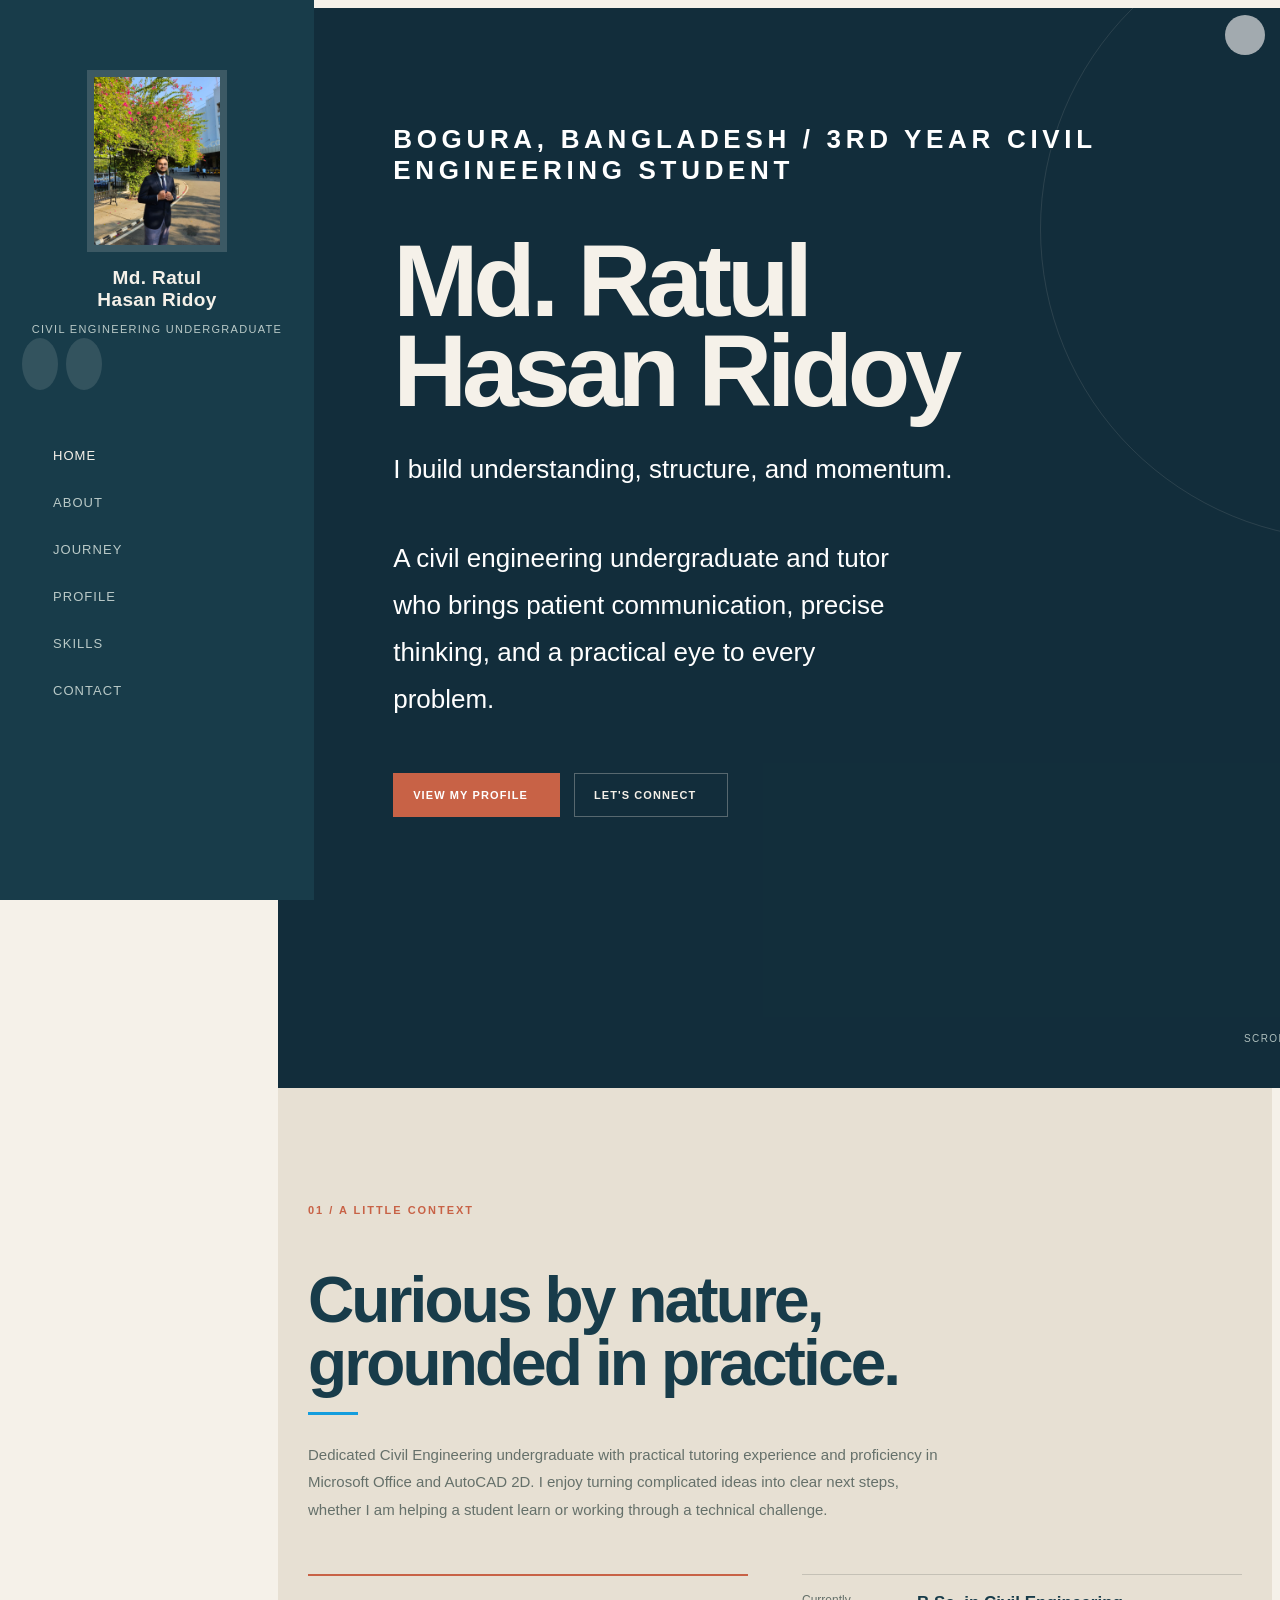
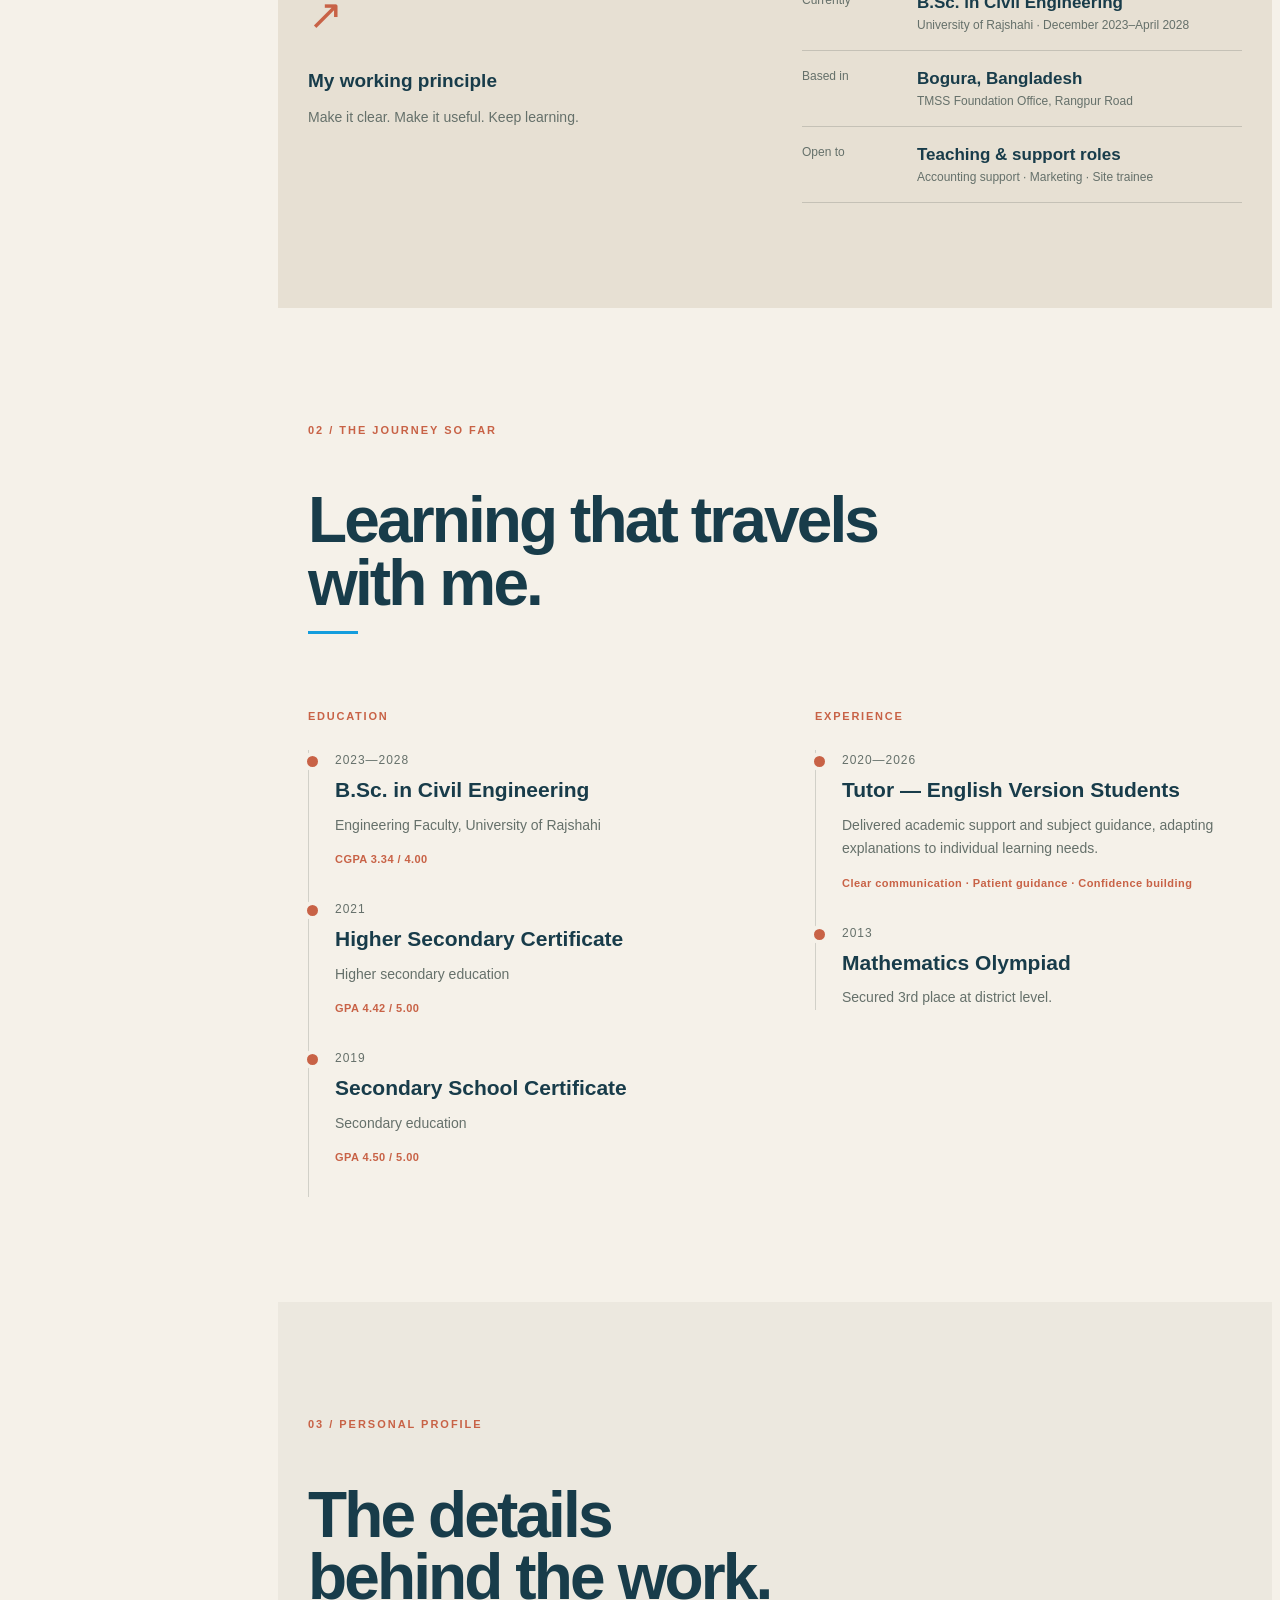
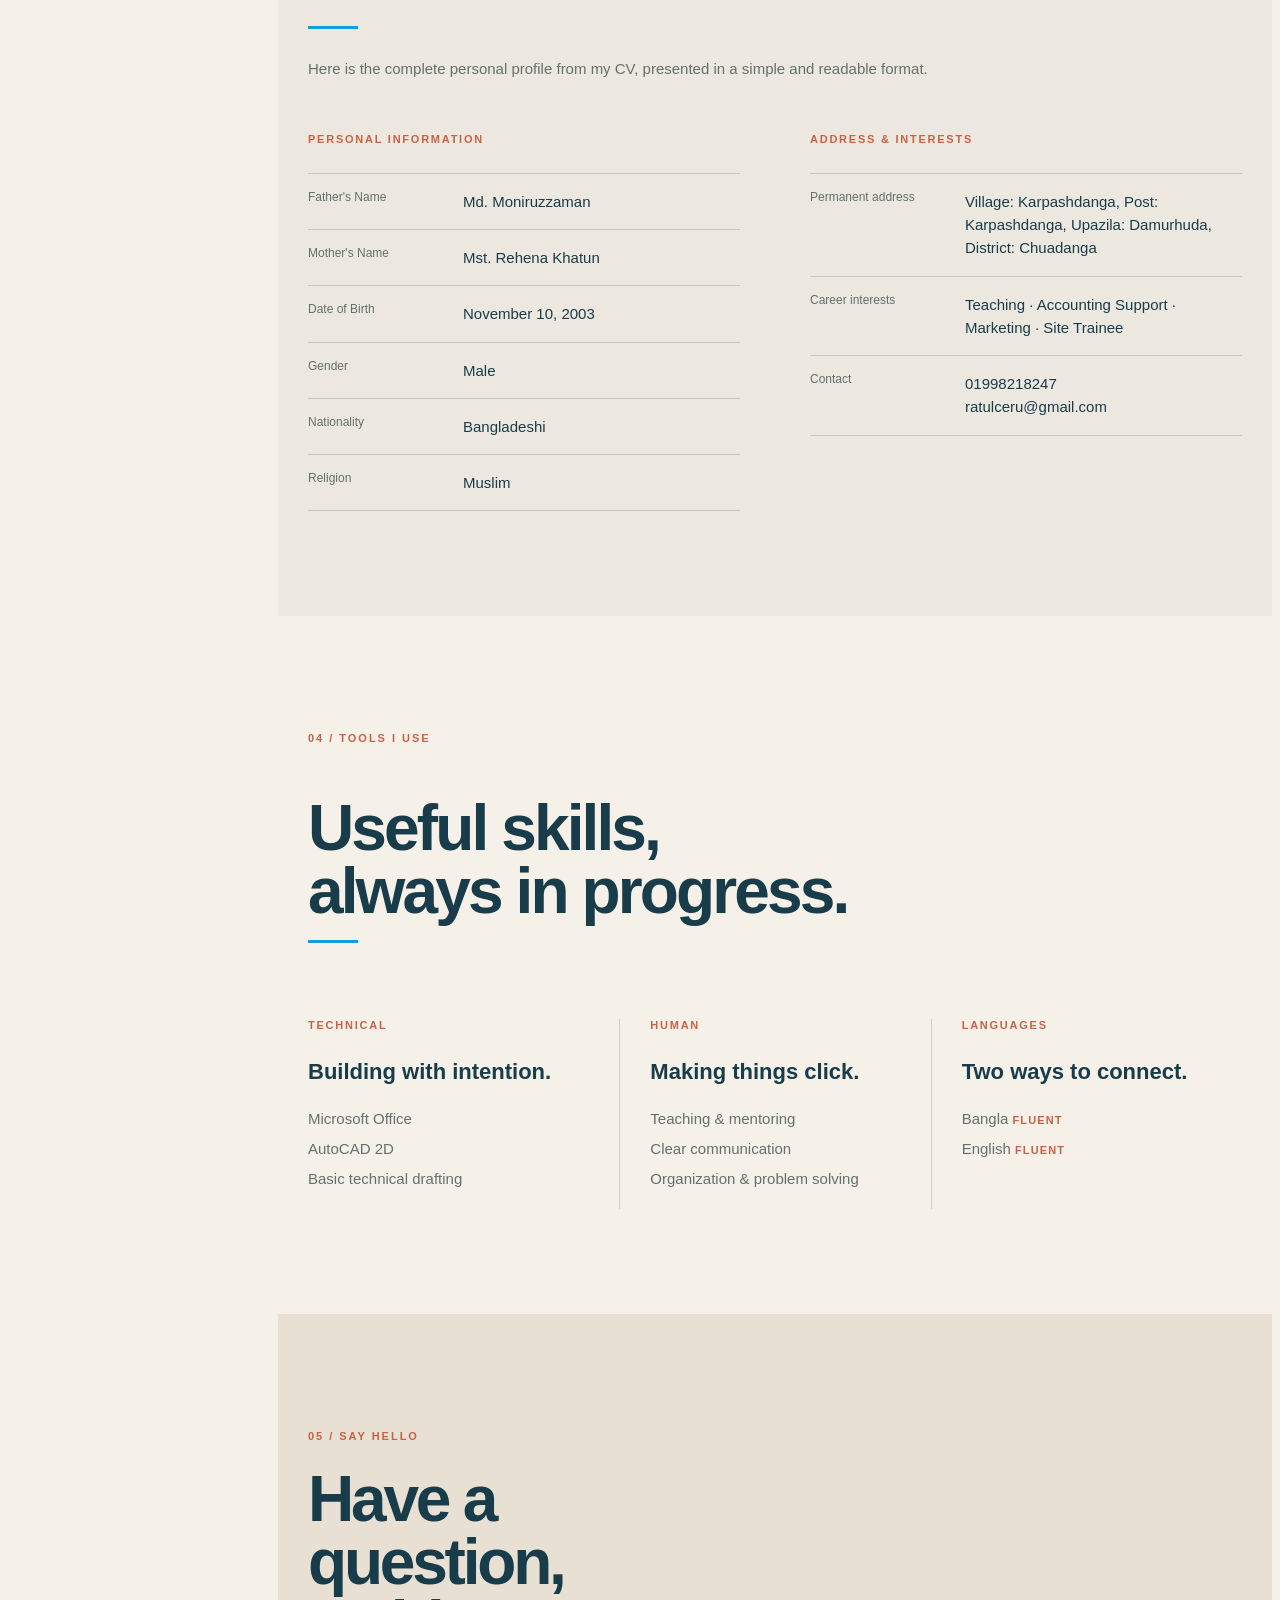
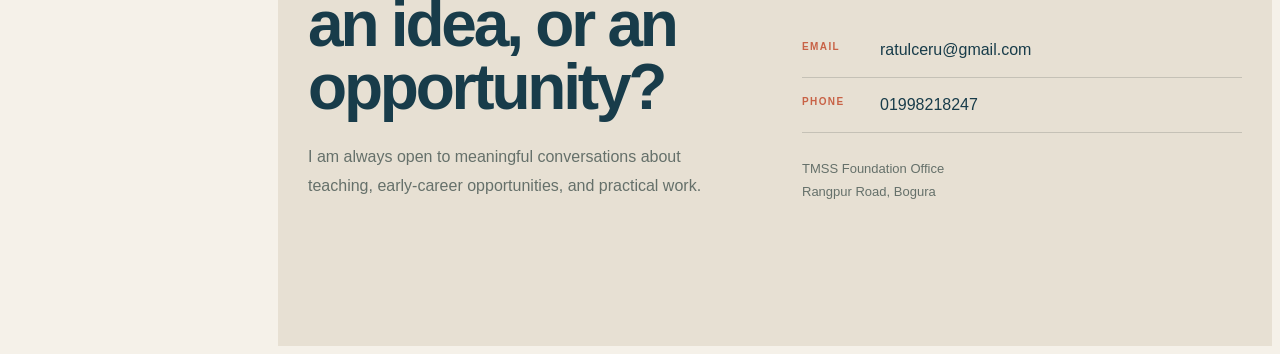
==== commit 1ca4afc0: "Add portfolio profile photo" ====
--- a/index.html
+++ b/index.html
@@ -17,7 +17,7 @@
   <header id="header">
     <div class="d-flex flex-column">
       <div class="profile profile-text-only">
-        <p class="profile-initials">RH</p>
+        <img src="assets/img/portfolio/ratul.jpeg" alt="Md. Ratul Hasan Ridoy">
         <h1><a href="index.html">Md. Ratul<br>Hasan Ridoy</a></h1>
         <p class="sidebar-role">Civil Engineering Undergraduate</p>
         <div class="social-links mt-3 text-center">
